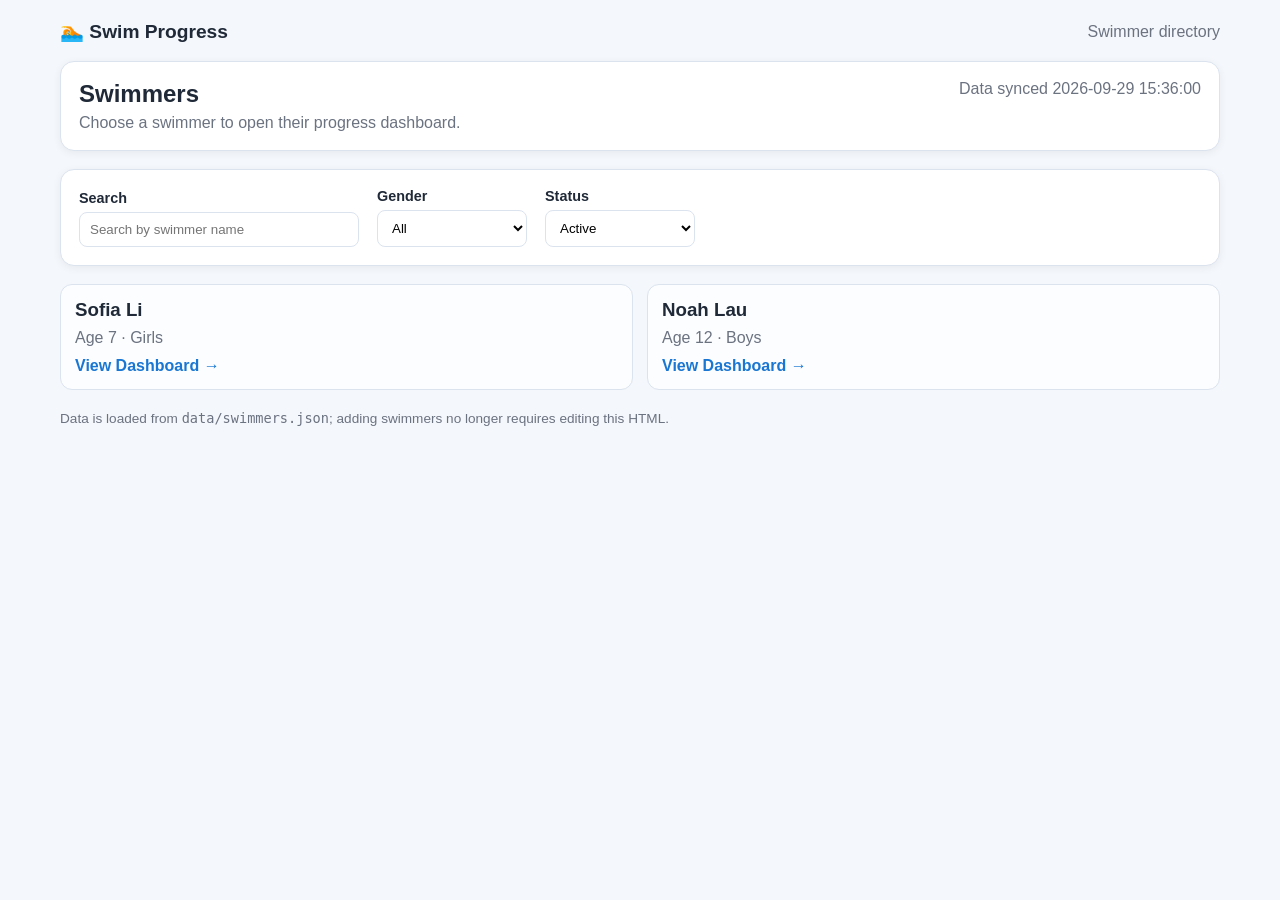
==== index.html @ 41c9d24b "Updated architecture and move Data and make things more modular." ====
<!doctype html><html lang="en"><head><meta charset="UTF-8"><meta name="viewport" content="width=device-width,initial-scale=1"><title>Swim Progress — Swimmers</title><link rel="stylesheet" href="css/styles.css"></head><body><main class="shell">
<div class="topbar"><div class="brand">🏊 Swim Progress</div><div class="muted">Swimmer directory</div></div>
<section class="card"><div class="hero"><div><h1>Swimmers</h1><div class="muted">Choose a swimmer to open their progress dashboard.</div></div><div id="syncInfo" class="muted"></div></div></section>
<section class="card"><div class="toolbar"><div class="field"><label for="searchInput">Search</label><input id="searchInput" class="search" placeholder="Search by swimmer name"></div><div class="field"><label for="genderFilter">Gender</label><select id="genderFilter"><option value="All">All</option><option value="F">Girls</option><option value="M">Boys</option></select></div><div class="field"><label for="statusFilter">Status</label><select id="statusFilter"><option value="active">Active</option><option value="All">All</option></select></div></div></section>
<section id="swimmerGrid" class="swimmer-grid"></section><div id="emptyState" class="card empty hide">No swimmers match those filters.</div><div class="footer-note">Data is loaded from <code>data/swimmers.json</code>; adding swimmers no longer requires editing this HTML.</div>
</main><script type="module" src="js/landing.js"></script></body></html>
---- css/styles.css ----
:root{--bg:#f4f7fb;--card:#fff;--text:#1f2937;--muted:#6b7280;--border:#dbe3ee;--accent:#1976d2;--accent-dark:#0d47a1;--success:#2e7d32;--warning:#9a6700}
*{box-sizing:border-box}body{margin:0;font-family:Arial,Helvetica,sans-serif;background:var(--bg);color:var(--text)}a{color:inherit}.shell{max-width:1200px;margin:auto;padding:20px}.topbar{display:flex;justify-content:space-between;gap:16px;align-items:center;margin-bottom:18px}.brand{font-weight:800;font-size:1.2rem}.card{background:var(--card);border:1px solid var(--border);border-radius:14px;box-shadow:0 2px 9px rgba(0,0,0,.06);padding:18px;margin-bottom:18px}.hero{display:flex;justify-content:space-between;align-items:flex-start;gap:20px}.hero h1{margin:0 0 6px}.muted,.note{color:var(--muted)}.note{font-size:.9rem;line-height:1.45}.back-link{text-decoration:none;color:var(--accent);font-weight:700}.toolbar,.filters{display:flex;flex-wrap:wrap;gap:12px 18px;align-items:end}.field{display:flex;flex-direction:column;gap:6px}.field label{font-weight:700;font-size:.9rem}select,input{padding:9px 10px;border:1px solid var(--border);border-radius:8px;background:#fff;min-width:150px}.search{min-width:280px}.swimmer-grid,.metric-grid,.pb-grid,.goal-grid,.next-grid{display:grid;grid-template-columns:repeat(auto-fit,minmax(220px,1fr));gap:14px}.swimmer-card,.metric,.pb-card,.goal-card,.next-card{border:1px solid var(--border);border-radius:12px;padding:14px;background:#fbfdff}.swimmer-card h3,.pb-card h3,.goal-card h3,.next-card h3{margin:0 0 8px}.swimmer-card a{display:inline-block;margin-top:10px;color:var(--accent);font-weight:800;text-decoration:none}.metric .value{font-size:1.7rem;font-weight:800}.tabs{display:flex;flex-wrap:wrap;gap:8px;margin:14px 0 18px}.tab{border:1px solid var(--border);background:white;border-radius:999px;padding:9px 14px;font-weight:800;cursor:pointer}.tab.active{background:var(--accent);border-color:var(--accent);color:white}.tab-panel{display:none}.tab-panel.active{display:block}.chart-wrap{height:410px}.radar-wrap{height:390px;max-width:720px;margin:auto}.section-title{display:flex;justify-content:space-between;align-items:center;gap:12px;margin:0 0 12px}.section-title h2{margin:0;font-size:1.15rem}.progress-track{height:12px;background:#e5e7eb;border-radius:999px;overflow:hidden;margin:10px 0}.progress-fill{height:100%;background:var(--accent);border-radius:999px}.row{display:flex;justify-content:space-between;gap:12px;margin-top:6px}.badge{display:inline-block;padding:3px 9px;border-radius:999px;font-size:.78rem;font-weight:800;color:#fff}.sb-B{background:#9e9e9e}.sb-BB{background:#78909c}.sb-A{background:#42a5f5}.sb-AA{background:#26a69a}.sb-AAA{background:#7e57c2}.sb-AAAA{background:#f9a825;color:#3a2c00}.sb-none{background:#cfd8dc;color:#445}.next-card .big{font-size:1.5rem;font-weight:800}.next-bar{display:flex;align-items:center;gap:8px;margin:12px 0}.next-line{height:5px;flex:1;background:#dbe3ee;border-radius:99px}.next-dot{width:14px;height:14px;border-radius:50%;background:var(--accent)}table{width:100%;border-collapse:collapse;font-size:.94rem}th,td{border:1px solid #e5e7eb;padding:9px 10px;text-align:left}th{background:var(--accent);color:#fff;cursor:pointer;white-space:nowrap}tbody tr:nth-child(even){background:#f9fafb}.table-wrap{overflow:auto}.pager{display:flex;justify-content:space-between;gap:12px;flex-wrap:wrap;align-items:center;margin-top:12px}.pager button{padding:7px 11px;border:1px solid var(--border);background:#fff;border-radius:7px;font-weight:700;cursor:pointer}.pager button:disabled{opacity:.45}.empty{padding:18px;text-align:center;color:var(--muted)}.standards-note{background:#fff8e1;border:1px solid #ffe0a3;border-radius:9px;padding:10px 12px;color:#6b5200;margin-bottom:12px}.status{padding:10px 12px;border-radius:8px;background:#eef5ff;color:#174ea6;margin-bottom:12px}.error{background:#ffebee;color:#b71c1c}.chart-legend{display:grid;grid-template-columns:repeat(4,minmax(0,1fr));gap:8px 16px;margin-bottom:10px}.legend-item{display:flex;align-items:center;gap:7px;min-width:0}.legend-swatch{width:18px;height:4px;border-radius:999px;flex:0 0 auto}.legend-label{overflow:hidden;text-overflow:ellipsis;white-space:nowrap}.footer-note{font-size:.85rem;color:var(--muted);margin-top:20px}.hide{display:none!important}@media(max-width:700px){.shell{padding:10px}.hero{flex-direction:column}.chart-wrap{height:340px}.chart-legend{grid-template-columns:repeat(2,minmax(0,1fr))}.search{min-width:0;width:100%}table{font-size:.84rem}}
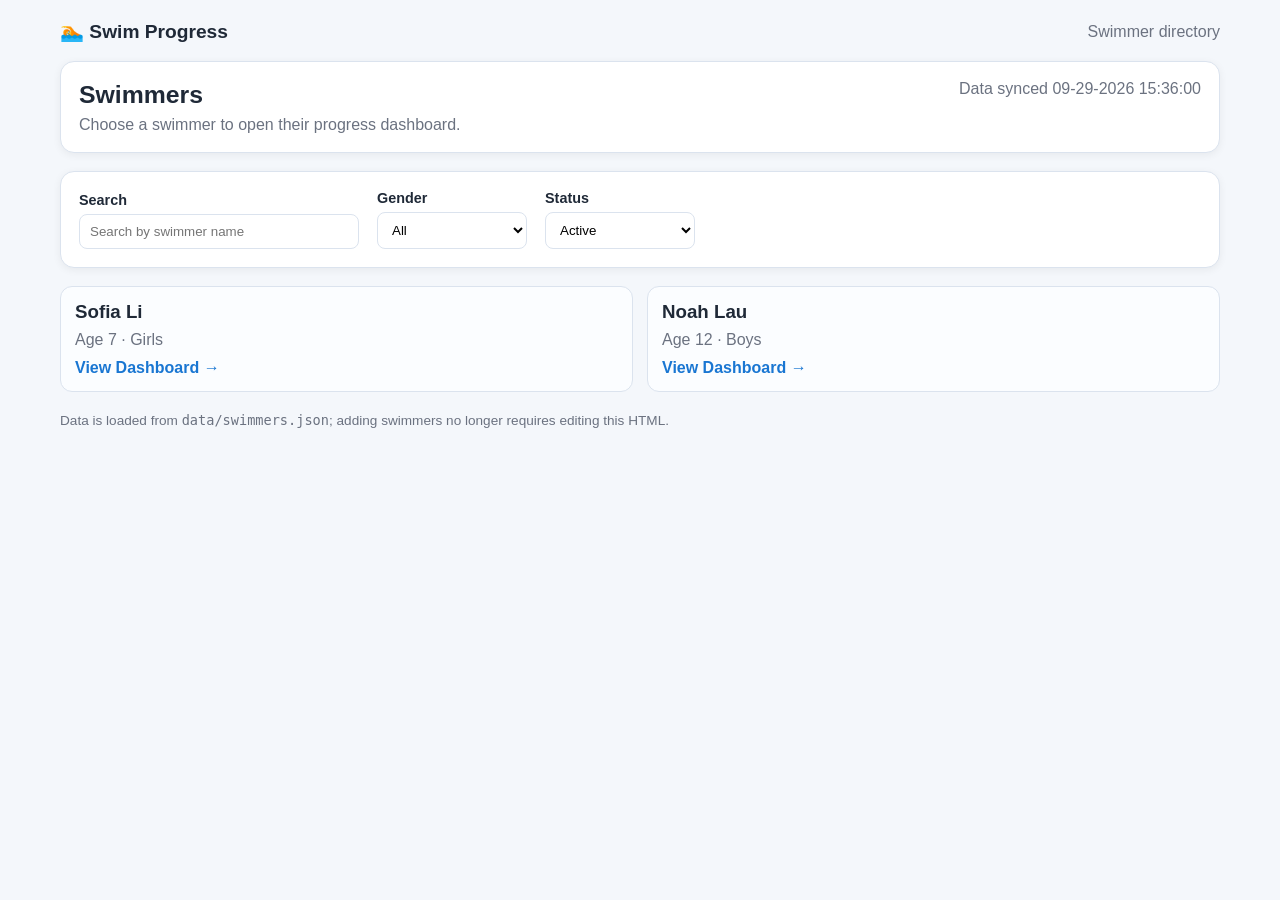
==== commit 8989b9cf: "Updated Goal JSON for Noah" ====
--- a/index.html
+++ b/index.html
@@ -1,6 +1,64 @@
-<!doctype html><html lang="en"><head><meta charset="UTF-8"><meta name="viewport" content="width=device-width,initial-scale=1"><title>Swim Progress — Swimmers</title><link rel="stylesheet" href="css/styles.css"></head><body><main class="shell">
-<div class="topbar"><div class="brand">🏊 Swim Progress</div><div class="muted">Swimmer directory</div></div>
-<section class="card"><div class="hero"><div><h1>Swimmers</h1><div class="muted">Choose a swimmer to open their progress dashboard.</div></div><div id="syncInfo" class="muted"></div></div></section>
-<section class="card"><div class="toolbar"><div class="field"><label for="searchInput">Search</label><input id="searchInput" class="search" placeholder="Search by swimmer name"></div><div class="field"><label for="genderFilter">Gender</label><select id="genderFilter"><option value="All">All</option><option value="F">Girls</option><option value="M">Boys</option></select></div><div class="field"><label for="statusFilter">Status</label><select id="statusFilter"><option value="active">Active</option><option value="All">All</option></select></div></div></section>
-<section id="swimmerGrid" class="swimmer-grid"></section><div id="emptyState" class="card empty hide">No swimmers match those filters.</div><div class="footer-note">Data is loaded from <code>data/swimmers.json</code>; adding swimmers no longer requires editing this HTML.</div>
-</main><script type="module" src="js/landing.js"></script></body></html>
+<!doctype html>
+<html lang="en">
+  <head>
+    <meta charset="UTF-8" />
+    <meta name="viewport" content="width=device-width,initial-scale=1" />
+    <title>Swim Progress — Swimmers</title>
+    <link rel="stylesheet" href="css/styles.css" />
+  </head>
+  <body>
+    <main class="shell">
+      <div class="topbar">
+        <div class="brand">🏊 Swim Progress</div>
+        <div class="muted">Swimmer directory</div>
+      </div>
+      <section class="card">
+        <div class="hero">
+          <div>
+            <h1>Swimmers</h1>
+            <div class="muted">
+              Choose a swimmer to open their progress dashboard.
+            </div>
+          </div>
+          <div id="syncInfo" class="muted"></div>
+        </div>
+      </section>
+      <section class="card">
+        <div class="toolbar">
+          <div class="field">
+            <label for="searchInput">Search</label
+            ><input
+              id="searchInput"
+              class="search"
+              placeholder="Search by swimmer name"
+            />
+          </div>
+          <div class="field">
+            <label for="genderFilter">Gender</label
+            ><select id="genderFilter">
+              <option value="All">All</option>
+              <option value="F">Girls</option>
+              <option value="M">Boys</option>
+            </select>
+          </div>
+          <div class="field">
+            <label for="statusFilter">Status</label
+            ><select id="statusFilter">
+              <option value="active">Active</option>
+              <option value="All">All</option>
+            </select>
+          </div>
+        </div>
+      </section>
+      <section id="swimmerGrid" class="swimmer-grid"></section>
+      <div id="emptyState" class="card empty hide">
+        No swimmers match those filters.
+      </div>
+      <div class="footer-note">
+        Data is loaded from <code>data/swimmers.json</code>; adding swimmers no
+        longer requires editing this HTML.
+      </div>
+    </main>
+    <script type="module" src="js/landing.js"></script>
+  </body>
+</html>
--- a/css/styles.css
+++ b/css/styles.css
@@ -1,2 +1,31 @@
 :root{--bg:#f4f7fb;--card:#fff;--text:#1f2937;--muted:#6b7280;--border:#dbe3ee;--accent:#1976d2;--accent-dark:#0d47a1;--success:#2e7d32;--warning:#9a6700}
 *{box-sizing:border-box}body{margin:0;font-family:Arial,Helvetica,sans-serif;background:var(--bg);color:var(--text)}a{color:inherit}.shell{max-width:1200px;margin:auto;padding:20px}.topbar{display:flex;justify-content:space-between;gap:16px;align-items:center;margin-bottom:18px}.brand{font-weight:800;font-size:1.2rem}.card{background:var(--card);border:1px solid var(--border);border-radius:14px;box-shadow:0 2px 9px rgba(0,0,0,.06);padding:18px;margin-bottom:18px}.hero{display:flex;justify-content:space-between;align-items:flex-start;gap:20px}.hero h1{margin:0 0 6px}.muted,.note{color:var(--muted)}.note{font-size:.9rem;line-height:1.45}.back-link{text-decoration:none;color:var(--accent);font-weight:700}.toolbar,.filters{display:flex;flex-wrap:wrap;gap:12px 18px;align-items:end}.field{display:flex;flex-direction:column;gap:6px}.field label{font-weight:700;font-size:.9rem}select,input{padding:9px 10px;border:1px solid var(--border);border-radius:8px;background:#fff;min-width:150px}.search{min-width:280px}.swimmer-grid,.metric-grid,.pb-grid,.goal-grid,.next-grid{display:grid;grid-template-columns:repeat(auto-fit,minmax(220px,1fr));gap:14px}.swimmer-card,.metric,.pb-card,.goal-card,.next-card{border:1px solid var(--border);border-radius:12px;padding:14px;background:#fbfdff}.swimmer-card h3,.pb-card h3,.goal-card h3,.next-card h3{margin:0 0 8px}.swimmer-card a{display:inline-block;margin-top:10px;color:var(--accent);font-weight:800;text-decoration:none}.metric .value{font-size:1.7rem;font-weight:800}.tabs{display:flex;flex-wrap:wrap;gap:8px;margin:14px 0 18px}.tab{border:1px solid var(--border);background:white;border-radius:999px;padding:9px 14px;font-weight:800;cursor:pointer}.tab.active{background:var(--accent);border-color:var(--accent);color:white}.tab-panel{display:none}.tab-panel.active{display:block}.chart-wrap{height:410px}.radar-wrap{height:390px;max-width:720px;margin:auto}.section-title{display:flex;justify-content:space-between;align-items:center;gap:12px;margin:0 0 12px}.section-title h2{margin:0;font-size:1.15rem}.progress-track{height:12px;background:#e5e7eb;border-radius:999px;overflow:hidden;margin:10px 0}.progress-fill{height:100%;background:var(--accent);border-radius:999px}.row{display:flex;justify-content:space-between;gap:12px;margin-top:6px}.badge{display:inline-block;padding:3px 9px;border-radius:999px;font-size:.78rem;font-weight:800;color:#fff}.sb-B{background:#9e9e9e}.sb-BB{background:#78909c}.sb-A{background:#42a5f5}.sb-AA{background:#26a69a}.sb-AAA{background:#7e57c2}.sb-AAAA{background:#f9a825;color:#3a2c00}.sb-none{background:#cfd8dc;color:#445}.next-card .big{font-size:1.5rem;font-weight:800}.next-bar{display:flex;align-items:center;gap:8px;margin:12px 0}.next-line{height:5px;flex:1;background:#dbe3ee;border-radius:99px}.next-dot{width:14px;height:14px;border-radius:50%;background:var(--accent)}table{width:100%;border-collapse:collapse;font-size:.94rem}th,td{border:1px solid #e5e7eb;padding:9px 10px;text-align:left}th{background:var(--accent);color:#fff;cursor:pointer;white-space:nowrap}tbody tr:nth-child(even){background:#f9fafb}.table-wrap{overflow:auto}.pager{display:flex;justify-content:space-between;gap:12px;flex-wrap:wrap;align-items:center;margin-top:12px}.pager button{padding:7px 11px;border:1px solid var(--border);background:#fff;border-radius:7px;font-weight:700;cursor:pointer}.pager button:disabled{opacity:.45}.empty{padding:18px;text-align:center;color:var(--muted)}.standards-note{background:#fff8e1;border:1px solid #ffe0a3;border-radius:9px;padding:10px 12px;color:#6b5200;margin-bottom:12px}.status{padding:10px 12px;border-radius:8px;background:#eef5ff;color:#174ea6;margin-bottom:12px}.error{background:#ffebee;color:#b71c1c}.chart-legend{display:grid;grid-template-columns:repeat(4,minmax(0,1fr));gap:8px 16px;margin-bottom:10px}.legend-item{display:flex;align-items:center;gap:7px;min-width:0}.legend-swatch{width:18px;height:4px;border-radius:999px;flex:0 0 auto}.legend-label{overflow:hidden;text-overflow:ellipsis;white-space:nowrap}.footer-note{font-size:.85rem;color:var(--muted);margin-top:20px}.hide{display:none!important}@media(max-width:700px){.shell{padding:10px}.hero{flex-direction:column}.chart-wrap{height:340px}.chart-legend{grid-template-columns:repeat(2,minmax(0,1fr))}.search{min-width:0;width:100%}table{font-size:.84rem}}
+
+/* Readability refinements for the Overview tab */
+.hero h1{font-size:1.55rem;font-weight:700;line-height:1.2}
+#tab-overview .card{padding:16px}
+#tab-overview .section-title h2{font-size:1.05rem;font-weight:700}
+#tab-overview .metric .value,.metric .value{font-size:1.35rem;font-weight:700}
+#tab-overview .pb-card h3,#tab-overview .goal-card h3,#tab-overview .next-card h3{font-size:1rem;font-weight:700;line-height:1.3}
+#tab-overview .pb-time{font-size:1.25rem;font-weight:700;line-height:1.25;margin-bottom:4px}
+#tab-overview .next-card .big{font-size:1.12rem;font-weight:700;line-height:1.3}
+#tab-overview .row{font-size:.92rem;align-items:center}
+#tab-overview .row strong{font-weight:700}
+#tab-overview .muted,#tab-overview .note{font-size:.88rem}
+
+/* Keep charts readable when many events/dates are present */
+.chart-wrap{min-height:410px}
+.chart-legend{max-height:92px;overflow:auto;padding-right:4px}
+.radar-wrap{min-height:390px}
+
+/* Shared dashboard filters */
+.global-filter-card{padding:14px 16px}
+.filter-heading{display:flex;align-items:flex-start;justify-content:space-between;gap:16px;margin-bottom:12px}
+.filter-heading h2{margin:0 0 3px;font-size:1rem;font-weight:700}
+.global-filters{display:grid;grid-template-columns:repeat(4,minmax(150px,1fr));gap:12px}
+.global-filters .field select{width:100%;min-width:0}
+.secondary-button{border:1px solid var(--border);background:#fff;color:var(--text);border-radius:8px;padding:8px 11px;font-weight:700;cursor:pointer;white-space:nowrap}
+.secondary-button:hover{background:#f3f6fa}
+.metric-latest{font-size:1rem!important;line-height:1.3}
+@media(max-width:800px){.global-filters{grid-template-columns:repeat(2,minmax(0,1fr))}}
+@media(max-width:520px){.filter-heading{flex-direction:column}.global-filters{grid-template-columns:1fr}.secondary-button{width:100%}}
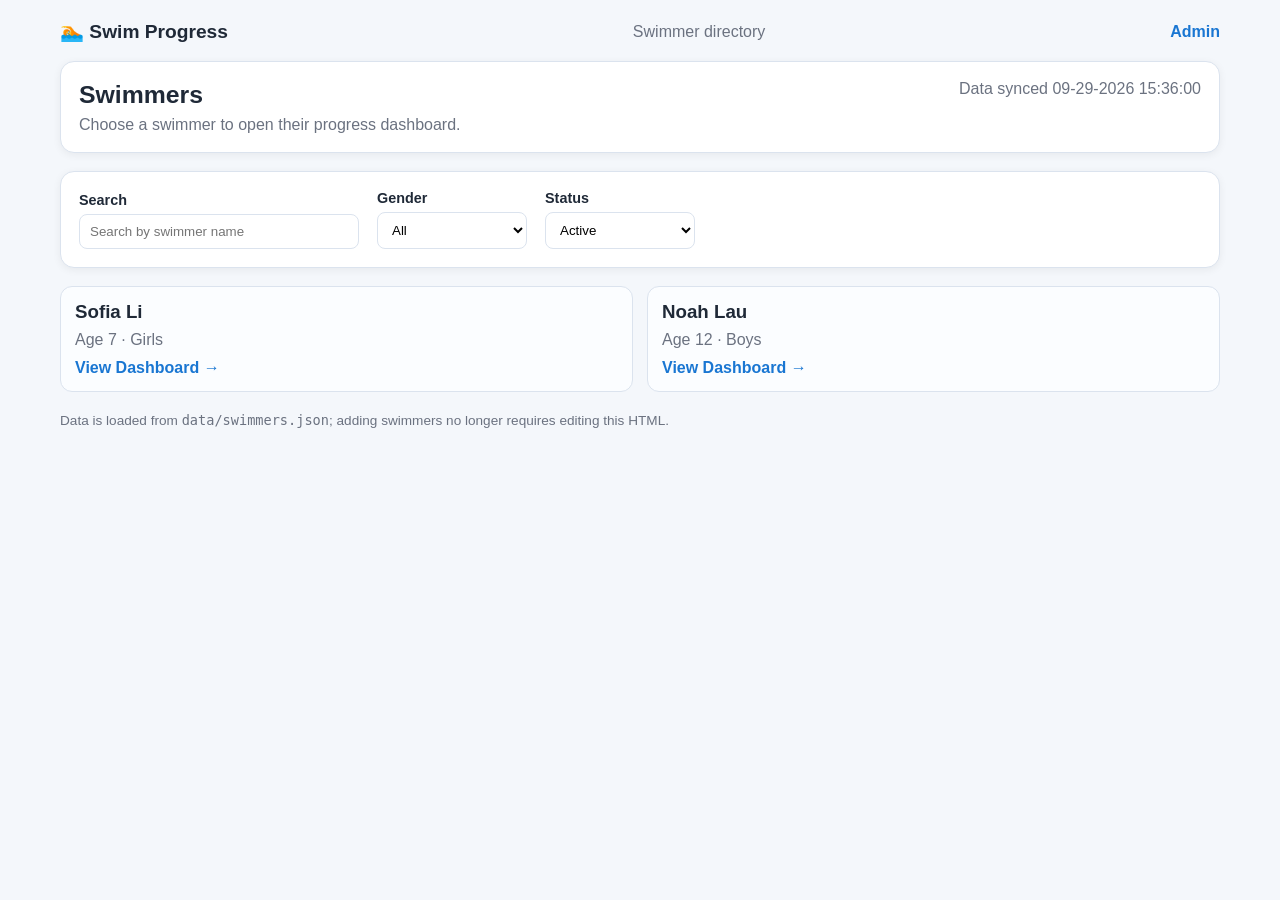
==== commit 4a8d4863: "Added admin Page" ====
--- a/index.html
+++ b/index.html
@@ -10,7 +10,7 @@
     <main class="shell">
       <div class="topbar">
         <div class="brand">🏊 Swim Progress</div>
-        <div class="muted">Swimmer directory</div>
+        <div class="muted">Swimmer directory</div><a class="back-link" href="admin.html">Admin</a>
       </div>
       <section class="card">
         <div class="hero">
--- a/css/styles.css
+++ b/css/styles.css
@@ -29,3 +29,4 @@
 .metric-latest{font-size:1rem!important;line-height:1.3}
 @media(max-width:800px){.global-filters{grid-template-columns:repeat(2,minmax(0,1fr))}}
 @media(max-width:520px){.filter-heading{flex-direction:column}.global-filters{grid-template-columns:1fr}.secondary-button{width:100%}}
+.badge.status-dq{background:#ffe6e6;color:#9a1d1d}
